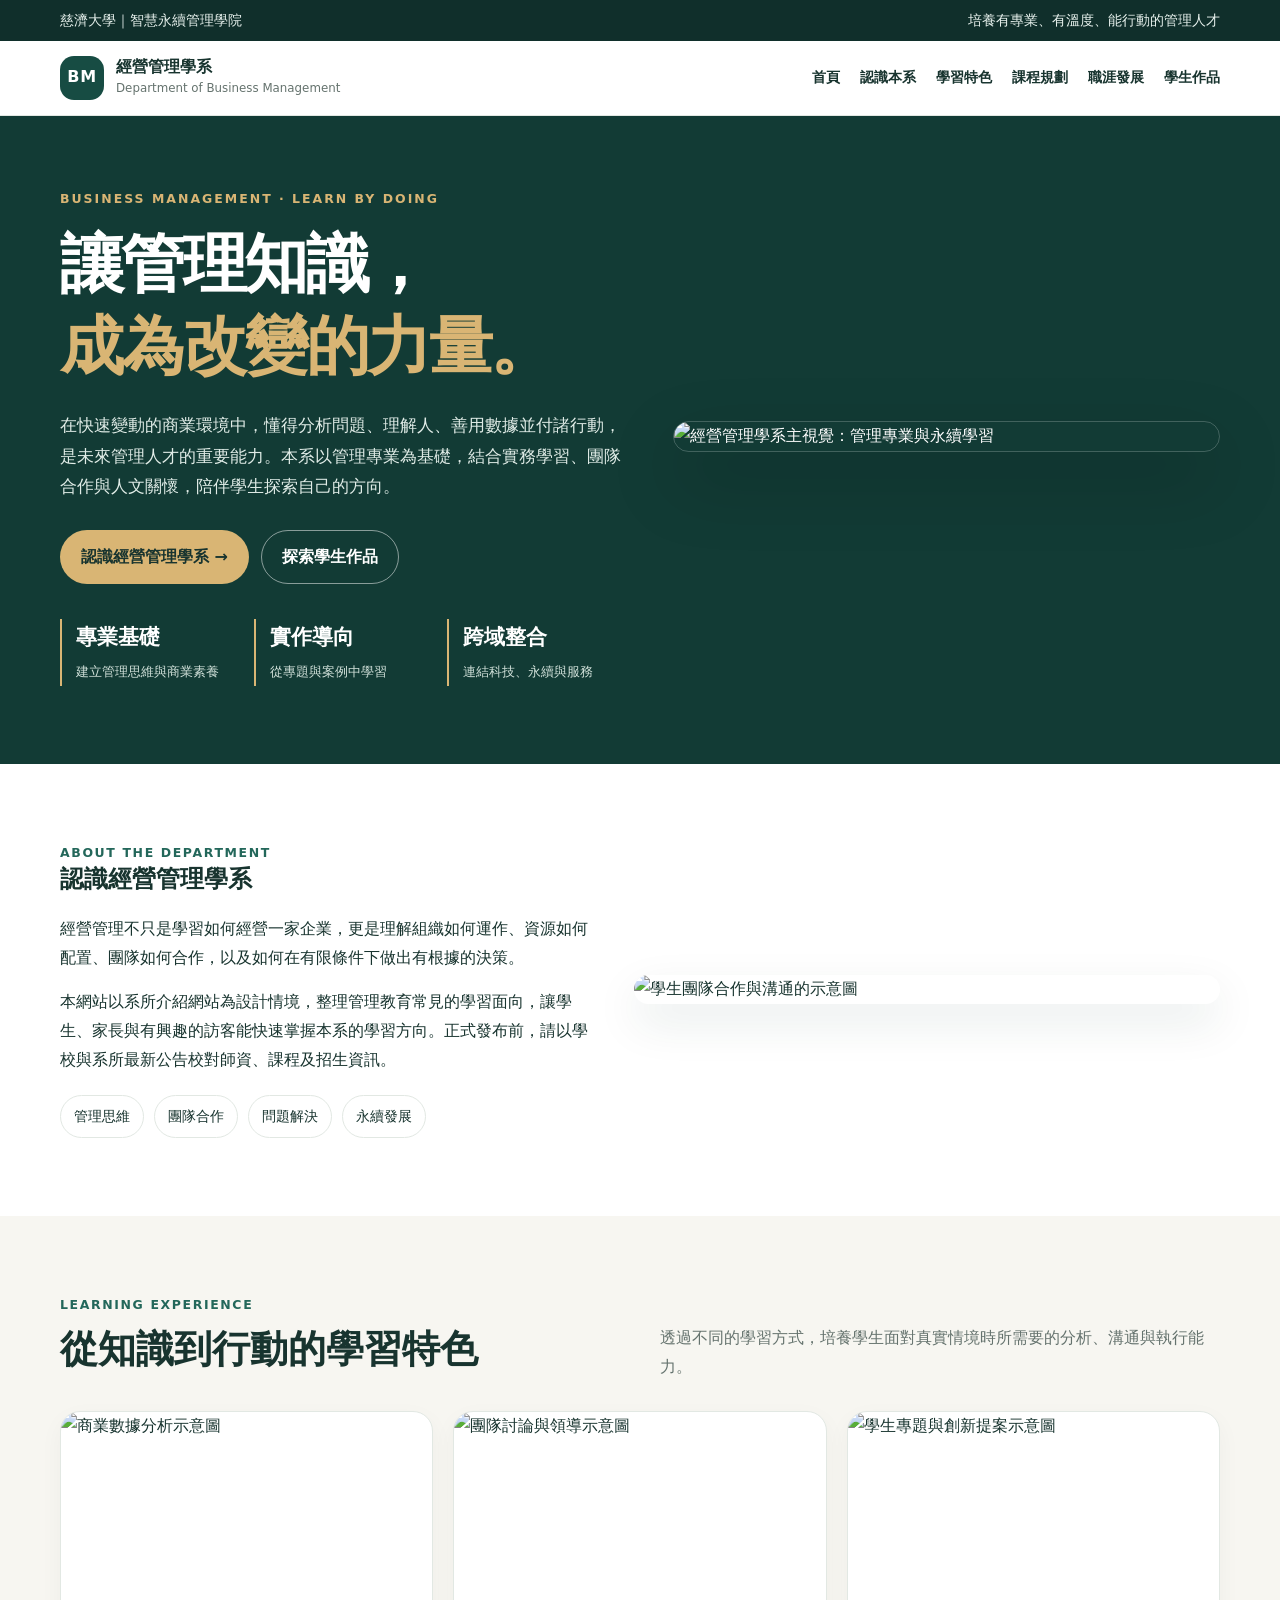
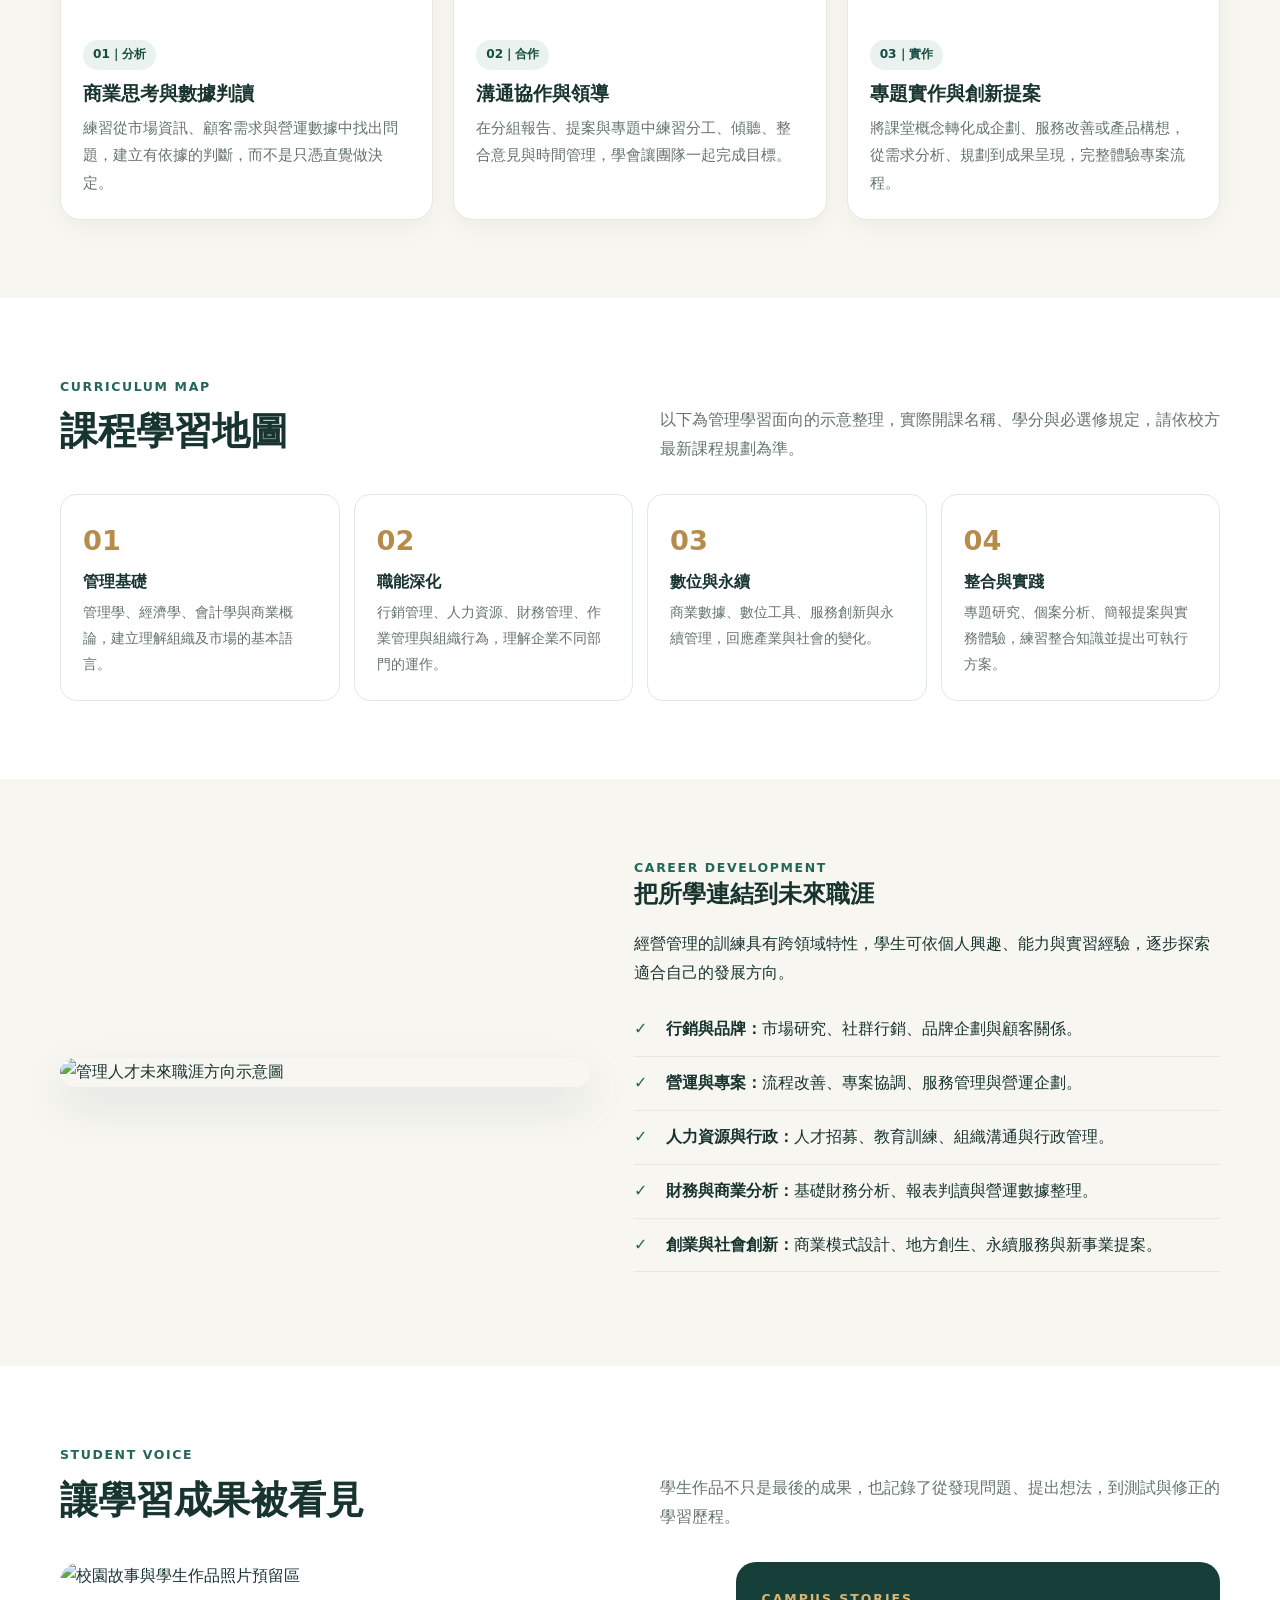
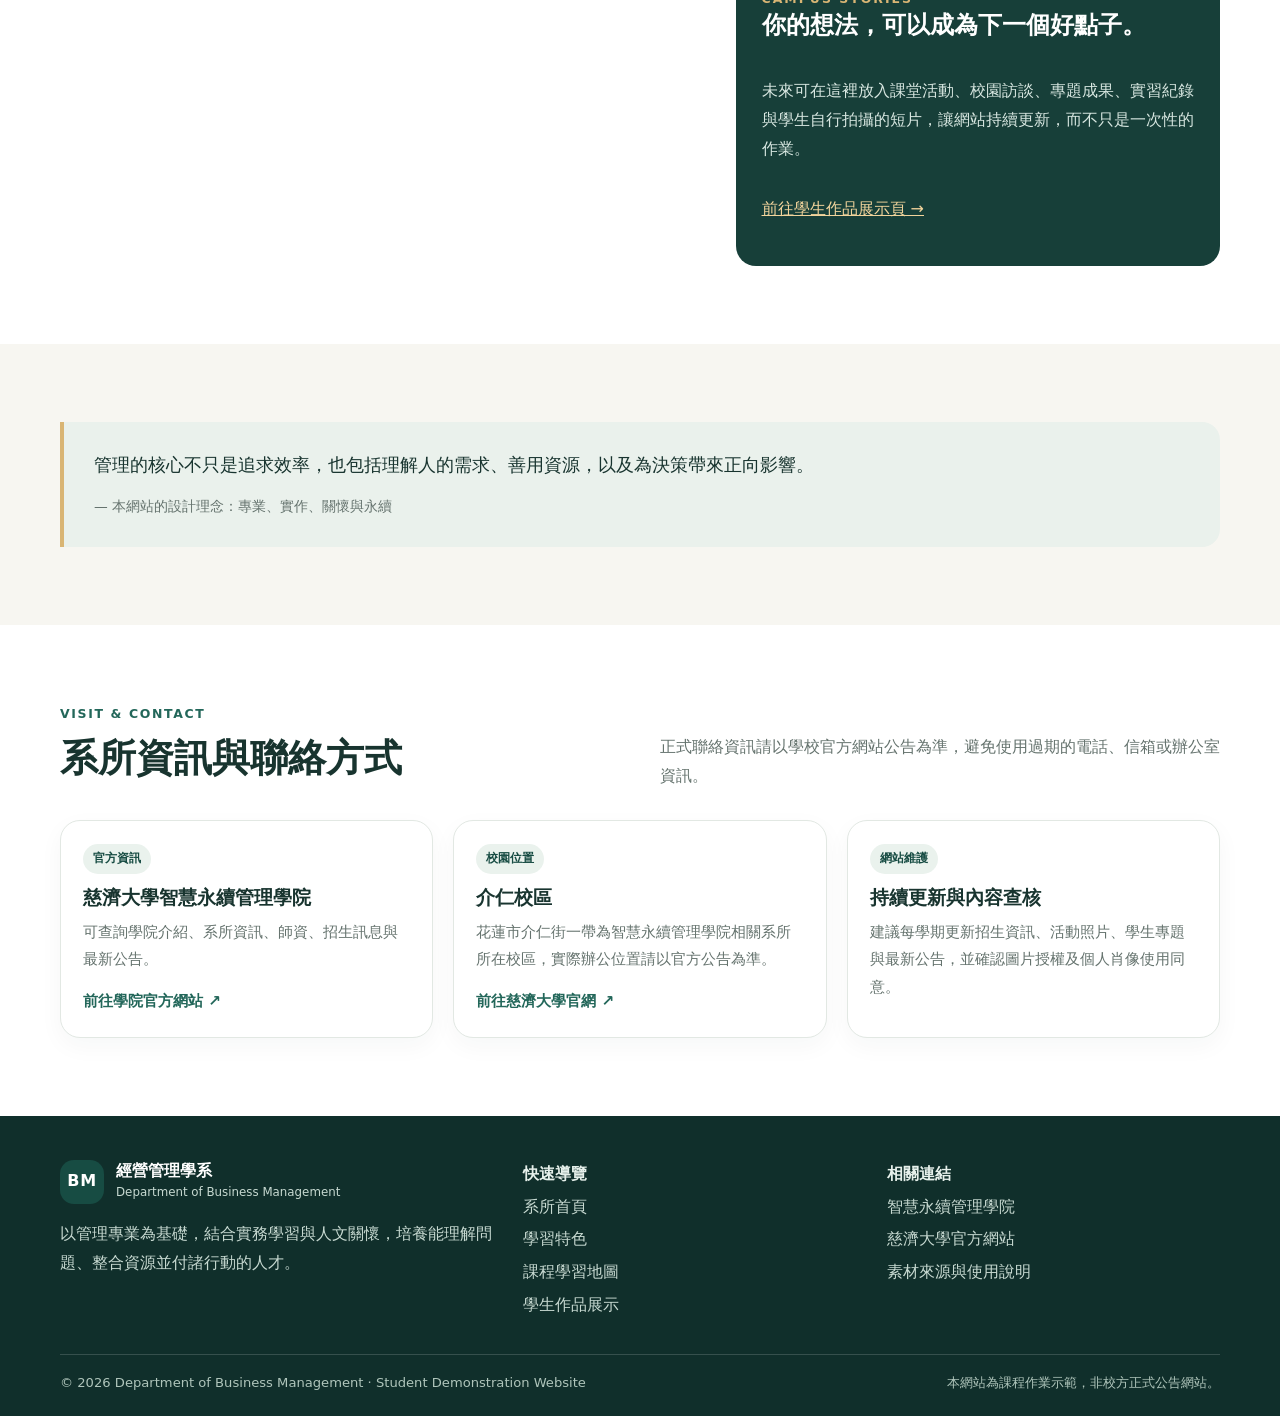
==== index.html @ fcabb661 "Add files via upload" ====
<!DOCTYPE html>
<html lang="zh-Hant">
<head>
<meta charset="UTF-8"><meta name="viewport" content="width=device-width, initial-scale=1">
<meta name="description" content="慈濟大學經營管理學系示範網站，介紹管理教育、課程特色、學生專題與未來職涯。">
<title>經營管理學系｜慈濟大學</title><link rel="stylesheet" href="style.css">
</head>
<body>
<div class="topbar"><div class="wrap"><span>慈濟大學｜智慧永續管理學院</span><span>培養有專業、有溫度、能行動的管理人才</span></div></div>
<header class="nav"><div class="wrap nav-inner">
<a class="brand" href="index.html"><span class="brand-mark">BM</span><span><strong>經營管理學系</strong><small>Department of Business Management</small></span></a>
<button class="menu-btn" aria-expanded="false" aria-label="開啟導覽選單">選單 ☰</button>
<nav class="navlinks" aria-label="主要導覽"><a href="index.html">首頁</a><a href="#about">認識本系</a><a href="#learning">學習特色</a><a href="#curriculum">課程規劃</a><a href="#career">職涯發展</a><a href="studentworks.html">學生作品</a></nav>
</div></header>
<main>
<section class="hero"><div class="wrap hero-grid"><div>
<div class="eyebrow">Business Management · Learn by Doing</div>
<h1>讓管理知識，<br><span>成為改變的力量。</span></h1>
<p>在快速變動的商業環境中，懂得分析問題、理解人、善用數據並付諸行動，是未來管理人才的重要能力。本系以管理專業為基礎，結合實務學習、團隊合作與人文關懷，陪伴學生探索自己的方向。</p>
<div class="actions"><a class="btn primary" href="#about">認識經營管理學系 →</a><a class="btn ghost" href="studentworks.html">探索學生作品</a></div>
<div class="stats"><div class="stat"><strong>專業基礎</strong><span>建立管理思維與商業素養</span></div><div class="stat"><strong>實作導向</strong><span>從專題與案例中學習</span></div><div class="stat"><strong>跨域整合</strong><span>連結科技、永續與服務</span></div></div>
</div><div class="hero-art"><img src="graph/hero-campus.svg" alt="經營管理學系主視覺：管理專業與永續學習"></div></div></section>
<section class="section white" id="about"><div class="wrap split"><div><div class="kicker">ABOUT THE DEPARTMENT</div><h2>認識經營管理學系</h2><p>經營管理不只是學習如何經營一家企業，更是理解組織如何運作、資源如何配置、團隊如何合作，以及如何在有限條件下做出有根據的決策。</p><p>本網站以系所介紹網站為設計情境，整理管理教育常見的學習面向，讓學生、家長與有興趣的訪客能快速掌握本系的學習方向。正式發布前，請以學校與系所最新公告校對師資、課程及招生資訊。</p><div class="pill-row"><span class="pill">管理思維</span><span class="pill">團隊合作</span><span class="pill">問題解決</span><span class="pill">永續發展</span></div></div><img src="graph/learning-team.svg" alt="學生團隊合作與溝通的示意圖"></div></section>
<section class="section" id="learning"><div class="wrap"><div class="section-head"><div><div class="kicker">LEARNING EXPERIENCE</div><h2>從知識到行動的學習特色</h2></div><p>透過不同的學習方式，培養學生面對真實情境時所需要的分析、溝通與執行能力。</p></div>
<div class="cards">
<article class="card"><img src="graph/business-data.svg" alt="商業數據分析示意圖"><div class="card-body"><span class="tag">01｜分析</span><h3>商業思考與數據判讀</h3><p>練習從市場資訊、顧客需求與營運數據中找出問題，建立有依據的判斷，而不是只憑直覺做決定。</p></div></article>
<article class="card"><img src="graph/learning-team.svg" alt="團隊討論與領導示意圖"><div class="card-body"><span class="tag">02｜合作</span><h3>溝通協作與領導</h3><p>在分組報告、提案與專題中練習分工、傾聽、整合意見與時間管理，學會讓團隊一起完成目標。</p></div></article>
<article class="card"><img src="graph/student-projects.svg" alt="學生專題與創新提案示意圖"><div class="card-body"><span class="tag">03｜實作</span><h3>專題實作與創新提案</h3><p>將課堂概念轉化成企劃、服務改善或產品構想，從需求分析、規劃到成果呈現，完整體驗專案流程。</p></div></article>
</div></div></section>
<section class="section white" id="curriculum"><div class="wrap"><div class="section-head"><div><div class="kicker">CURRICULUM MAP</div><h2>課程學習地圖</h2></div><p>以下為管理學習面向的示意整理，實際開課名稱、學分與必選修規定，請依校方最新課程規劃為準。</p></div>
<div class="timeline">
<div class="step"><b>01</b><h3>管理基礎</h3><p>管理學、經濟學、會計學與商業概論，建立理解組織及市場的基本語言。</p></div>
<div class="step"><b>02</b><h3>職能深化</h3><p>行銷管理、人力資源、財務管理、作業管理與組織行為，理解企業不同部門的運作。</p></div>
<div class="step"><b>03</b><h3>數位與永續</h3><p>商業數據、數位工具、服務創新與永續管理，回應產業與社會的變化。</p></div>
<div class="step"><b>04</b><h3>整合與實踐</h3><p>專題研究、個案分析、簡報提案與實務體驗，練習整合知識並提出可執行方案。</p></div>
</div></div></section>
<section class="section" id="career"><div class="wrap split"><img src="graph/career-paths.svg" alt="管理人才未來職涯方向示意圖"><div><div class="kicker">CAREER DEVELOPMENT</div><h2>把所學連結到未來職涯</h2><p>經營管理的訓練具有跨領域特性，學生可依個人興趣、能力與實習經驗，逐步探索適合自己的發展方向。</p><ul class="checklist"><li><strong>行銷與品牌：</strong>市場研究、社群行銷、品牌企劃與顧客關係。</li><li><strong>營運與專案：</strong>流程改善、專案協調、服務管理與營運企劃。</li><li><strong>人力資源與行政：</strong>人才招募、教育訓練、組織溝通與行政管理。</li><li><strong>財務與商業分析：</strong>基礎財務分析、報表判讀與營運數據整理。</li><li><strong>創業與社會創新：</strong>商業模式設計、地方創生、永續服務與新事業提案。</li></ul></div></div></section>
<section class="section white"><div class="wrap"><div class="section-head"><div><div class="kicker">STUDENT VOICE</div><h2>讓學習成果被看見</h2></div><p>學生作品不只是最後的成果，也記錄了從發現問題、提出想法，到測試與修正的學習歷程。</p></div>
<div class="gallery-grid"><img src="graph/gallery-placeholder.svg" alt="校園故事與學生作品照片預留區"><div class="media-panel"><div class="eyebrow">CAMPUS STORIES</div><h2>你的想法，可以成為下一個好點子。</h2><p>未來可在這裡放入課堂活動、校園訪談、專題成果、實習紀錄與學生自行拍攝的短片，讓網站持續更新，而不只是一次性的作業。</p><p><a href="studentworks.html">前往學生作品展示頁 →</a></p></div></div></div></section>
<section class="section"><div class="wrap"><div class="quote">管理的核心不只是追求效率，也包括理解人的需求、善用資源，以及為決策帶來正向影響。<small>— 本網站的設計理念：專業、實作、關懷與永續</small></div></div></section>
<section class="section white"><div class="wrap"><div class="section-head"><div><div class="kicker">VISIT & CONTACT</div><h2>系所資訊與聯絡方式</h2></div><p>正式聯絡資訊請以學校官方網站公告為準，避免使用過期的電話、信箱或辦公室資訊。</p></div>
<div class="cards"><article class="card"><div class="card-body"><span class="tag">官方資訊</span><h3>慈濟大學智慧永續管理學院</h3><p>可查詢學院介紹、系所資訊、師資、招生訊息與最新公告。</p><p style="margin-top:14px"><a class="text-link" href="https://hm.tcu.edu.tw/" target="_blank" rel="noopener">前往學院官方網站 ↗</a></p></div></article><article class="card"><div class="card-body"><span class="tag">校園位置</span><h3>介仁校區</h3><p>花蓮市介仁街一帶為智慧永續管理學院相關系所所在校區，實際辦公位置請以官方公告為準。</p><p style="margin-top:14px"><a class="text-link" href="https://www.tcu.edu.tw/" target="_blank" rel="noopener">前往慈濟大學官網 ↗</a></p></div></article><article class="card"><div class="card-body"><span class="tag">網站維護</span><h3>持續更新與內容查核</h3><p>建議每學期更新招生資訊、活動照片、學生專題與最新公告，並確認圖片授權及個人肖像使用同意。</p></div></article></div>
</div></section>
</main>
<footer class="footer"><div class="wrap"><div class="footer-grid"><div><div class="brand"><span class="brand-mark">BM</span><span><strong style="color:#fff">經營管理學系</strong><small style="color:#c7d9d1">Department of Business Management</small></span></div><p>以管理專業為基礎，結合實務學習與人文關懷，培養能理解問題、整合資源並付諸行動的人才。</p></div><div><strong>快速導覽</strong><a href="index.html">系所首頁</a><a href="#learning">學習特色</a><a href="#curriculum">課程學習地圖</a><a href="studentworks.html">學生作品展示</a></div><div><strong>相關連結</strong><a href="https://hm.tcu.edu.tw/" target="_blank" rel="noopener">智慧永續管理學院</a><a href="https://www.tcu.edu.tw/" target="_blank" rel="noopener">慈濟大學官方網站</a><a href="ASSET_SOURCES.md">素材來源與使用說明</a></div></div><div class="footer-bottom"><span>© <span data-year></span> Department of Business Management · Student Demonstration Website</span><span>本網站為課程作業示範，非校方正式公告網站。</span></div></div></footer>
<script src="script.js"></script>
</body></html>
---- style.css ----
:root{--ink:#18342f;--green:#174c43;--green2:#23675a;--cream:#f7f6f1;--paper:#fff;--gold:#d9b574;--muted:#65736e;--line:#e2e8e3;--shadow:0 18px 45px rgba(18,54,45,.10)}
*{box-sizing:border-box}html{scroll-behavior:smooth}body{margin:0;font-family:"Noto Sans TC","Microsoft JhengHei",system-ui,sans-serif;color:var(--ink);background:var(--cream);line-height:1.8}a{color:inherit}img{max-width:100%;display:block}.wrap{width:min(1160px,92%);margin:auto}.topbar{background:#102f2b;color:#e7f1ed;font-size:.86rem;padding:8px 0}.topbar .wrap{display:flex;justify-content:space-between;gap:12px;flex-wrap:wrap}.nav{position:sticky;top:0;z-index:20;background:rgba(255,255,255,.94);backdrop-filter:blur(14px);border-bottom:1px solid var(--line)}.nav-inner{display:flex;align-items:center;justify-content:space-between;gap:20px;padding:15px 0}.brand{display:flex;gap:12px;align-items:center;text-decoration:none}.brand-mark{width:44px;height:44px;border-radius:14px;background:var(--green);color:#fff;display:grid;place-items:center;font-weight:800;letter-spacing:.04em}.brand strong{display:block;font-size:1rem;line-height:1.35}.brand small{display:block;color:var(--muted);font-size:.74rem}.navlinks{display:flex;align-items:center;gap:20px;flex-wrap:wrap}.navlinks a{text-decoration:none;font-size:.9rem;font-weight:650}.navlinks a:hover{color:var(--green2)}.menu-btn{display:none;border:1px solid var(--line);background:#fff;border-radius:10px;padding:8px 12px}.hero{position:relative;background:#123b35;color:#fff;overflow:hidden}.hero-grid{display:grid;grid-template-columns:1.02fr .98fr;align-items:center;gap:44px;padding:72px 0 78px}.eyebrow{font-size:.78rem;letter-spacing:.16em;text-transform:uppercase;font-weight:800;color:var(--gold)}h1,h2,h3{line-height:1.28;margin-top:0}h1{font-size:clamp(2.5rem,5vw,4.6rem);letter-spacing:-.04em;margin:14px 0 22px}h1 span{color:#d9b574}.hero p{color:#e0ece7;font-size:1.06rem;max-width:610px}.hero-art{border-radius:28px;overflow:hidden;box-shadow:0 28px 70px rgba(0,0,0,.22);border:1px solid rgba(255,255,255,.2)}.hero-art img{width:100%;height:100%;object-fit:cover}.actions{display:flex;gap:12px;flex-wrap:wrap;margin-top:28px}.btn{display:inline-flex;align-items:center;justify-content:center;padding:12px 20px;border-radius:999px;text-decoration:none;font-weight:750;border:1px solid transparent;transition:.2s}.btn.primary{background:var(--gold);color:#18342f}.btn.ghost{border-color:rgba(255,255,255,.5);color:#fff}.btn:hover{transform:translateY(-2px)}.stats{display:grid;grid-template-columns:repeat(3,1fr);gap:12px;margin-top:35px}.stat{border-left:2px solid var(--gold);padding-left:14px}.stat strong{display:block;font-size:1.3rem}.stat span{color:#d0e0d9;font-size:.82rem}.section{padding:78px 0}.section.white{background:#fff}.section-head{display:flex;justify-content:space-between;align-items:end;gap:28px;margin-bottom:30px}.section-head h2{font-size:clamp(1.8rem,3vw,2.7rem);margin:8px 0}.section-head p{color:var(--muted);max-width:560px;margin:0}.kicker{font-size:.78rem;letter-spacing:.13em;color:var(--green2);font-weight:850}.cards{display:grid;grid-template-columns:repeat(3,1fr);gap:20px}.card{background:#fff;border:1px solid var(--line);border-radius:20px;overflow:hidden;box-shadow:0 8px 25px rgba(20,55,45,.04)}.card img{width:100%;height:205px;object-fit:cover}.card-body{padding:22px}.card h3{font-size:1.2rem;margin-bottom:8px}.card p{margin:0;color:var(--muted);font-size:.95rem}.tag{display:inline-block;background:#eaf2ed;color:var(--green);font-size:.76rem;padding:4px 10px;border-radius:999px;font-weight:800;margin-bottom:12px}.split{display:grid;grid-template-columns:.95fr 1.05fr;gap:44px;align-items:center}.split img{border-radius:24px;box-shadow:var(--shadow)}.checklist{padding:0;list-style:none}.checklist li{padding:12px 0 12px 32px;position:relative;border-bottom:1px solid var(--line)}.checklist li:before{content:"✓";position:absolute;left:0;top:12px;color:var(--green2);font-weight:900}.pill-row{display:flex;flex-wrap:wrap;gap:10px;margin-top:20px}.pill{border:1px solid var(--line);border-radius:999px;padding:8px 13px;background:#fff;font-size:.87rem}.quote{padding:28px 30px;background:#eaf1ec;border-left:4px solid var(--gold);border-radius:0 18px 18px 0;font-size:1.1rem}.quote small{display:block;margin-top:12px;color:var(--muted);font-size:.86rem}.timeline{display:grid;grid-template-columns:repeat(4,1fr);gap:14px}.step{padding:22px;background:#fff;border:1px solid var(--line);border-radius:16px}.step b{font-size:1.7rem;color:#b58c4c}.step h3{font-size:1rem;margin:7px 0}.step p{font-size:.9rem;color:var(--muted);margin:0}.notice{background:#fff7e8;border:1px solid #f0dfbb;padding:16px 18px;border-radius:14px;color:#59472c;font-size:.9rem}.gallery-grid{display:grid;grid-template-columns:1.15fr .85fr;gap:20px}.gallery-grid img{width:100%;height:100%;min-height:270px;object-fit:cover;border-radius:20px}.media-panel{padding:26px;background:#173f39;color:#fff;border-radius:20px;display:flex;flex-direction:column;justify-content:center}.media-panel p{color:#d8e7e1}.media-panel a{color:#f2d49c}.works-grid{display:grid;grid-template-columns:repeat(2,1fr);gap:20px}.work{display:grid;grid-template-columns:160px 1fr;background:#fff;border:1px solid var(--line);border-radius:18px;overflow:hidden}.work img{height:100%;width:100%;object-fit:cover;min-height:190px}.work div{padding:20px}.work h3{margin-bottom:8px}.work p{color:var(--muted);font-size:.92rem;margin:0 0 10px}.text-link{font-weight:800;color:var(--green2);text-decoration:none}.footer{background:#102f2b;color:#e6f0eb;padding:44px 0 22px}.footer-grid{display:grid;grid-template-columns:1.3fr 1fr 1fr;gap:30px}.footer p,.footer a{color:#c7d9d1}.footer a{display:block;text-decoration:none;margin:4px 0}.footer-bottom{border-top:1px solid rgba(255,255,255,.16);margin-top:30px;padding-top:16px;font-size:.82rem;color:#afc5bb;display:flex;justify-content:space-between;gap:12px;flex-wrap:wrap}.subhero{background:#123b35;color:#fff;padding:54px 0}.subhero h1{font-size:clamp(2.2rem,4vw,3.6rem);margin:8px 0}.subhero p{max-width:760px;color:#dce9e4}.breadcrumbs{font-size:.85rem;color:#d3e4dc}.project-card{background:#fff;border:1px solid var(--line);border-radius:18px;padding:24px}.project-card h3{margin-bottom:8px}.project-card p{color:var(--muted)}.project-meta{font-size:.8rem;color:var(--green2);font-weight:800;letter-spacing:.05em}.form-like{display:grid;gap:12px;max-width:700px}.form-like input,.form-like textarea{width:100%;padding:13px 14px;border:1px solid var(--line);border-radius:10px;font:inherit;background:#fff}.small{font-size:.85rem;color:var(--muted)}.ai-log{background:#fff;border:1px dashed #b4c8bc;border-radius:16px;padding:22px}.ai-log h3{margin-bottom:8px}.ai-log li{margin:7px 0}
@media(max-width:850px){.hero-grid,.split,.gallery-grid{grid-template-columns:1fr}.hero-grid{padding:48px 0}.hero-art{max-width:650px}.cards{grid-template-columns:repeat(2,1fr)}.timeline{grid-template-columns:repeat(2,1fr)}.navlinks{display:none;position:absolute;left:0;right:0;top:100%;background:#fff;padding:18px 4%;border-bottom:1px solid var(--line)}.navlinks.open{display:flex;flex-direction:column;align-items:flex-start}.menu-btn{display:block}.footer-grid{grid-template-columns:1fr 1fr}}
@media(max-width:560px){.cards,.works-grid,.timeline,.footer-grid{grid-template-columns:1fr}.work{grid-template-columns:1fr}.work img{height:180px}.section{padding:54px 0}.section-head{display:block}.stats{grid-template-columns:1fr}.topbar .wrap{font-size:.75rem}}
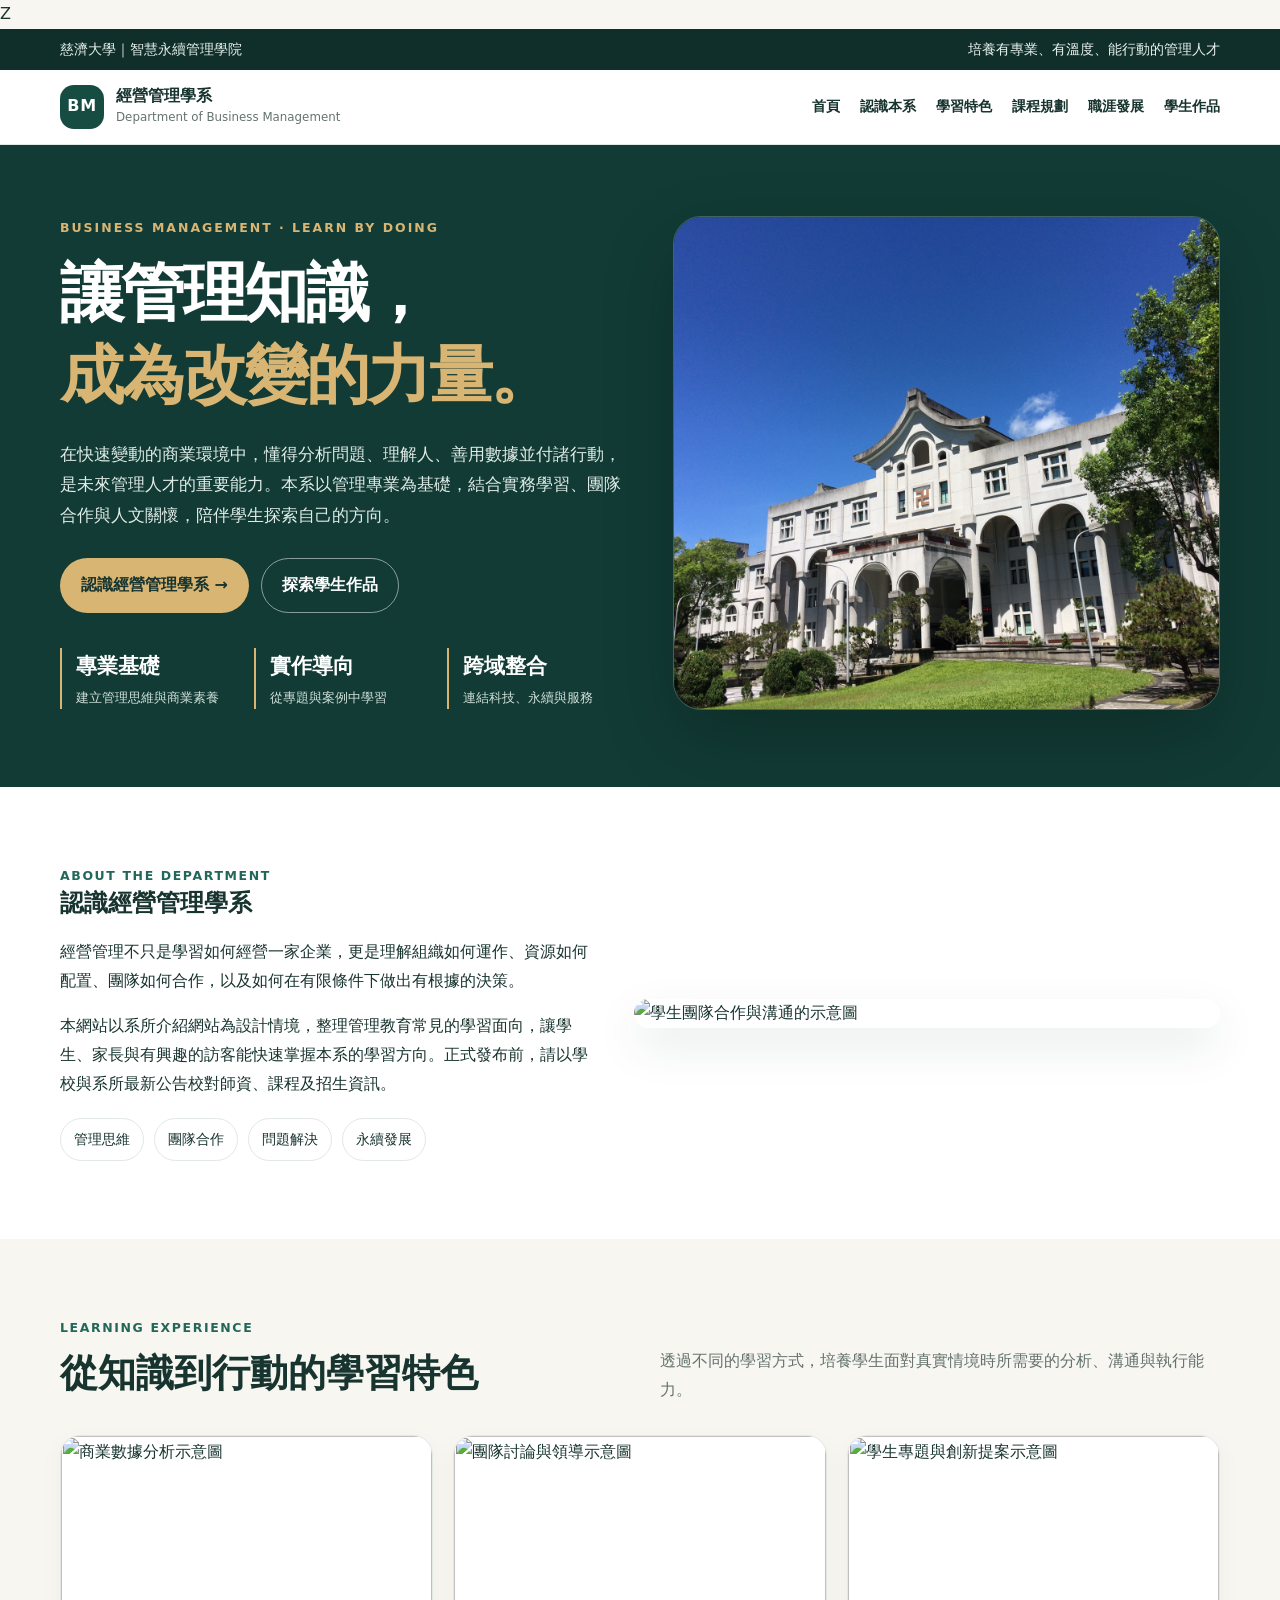
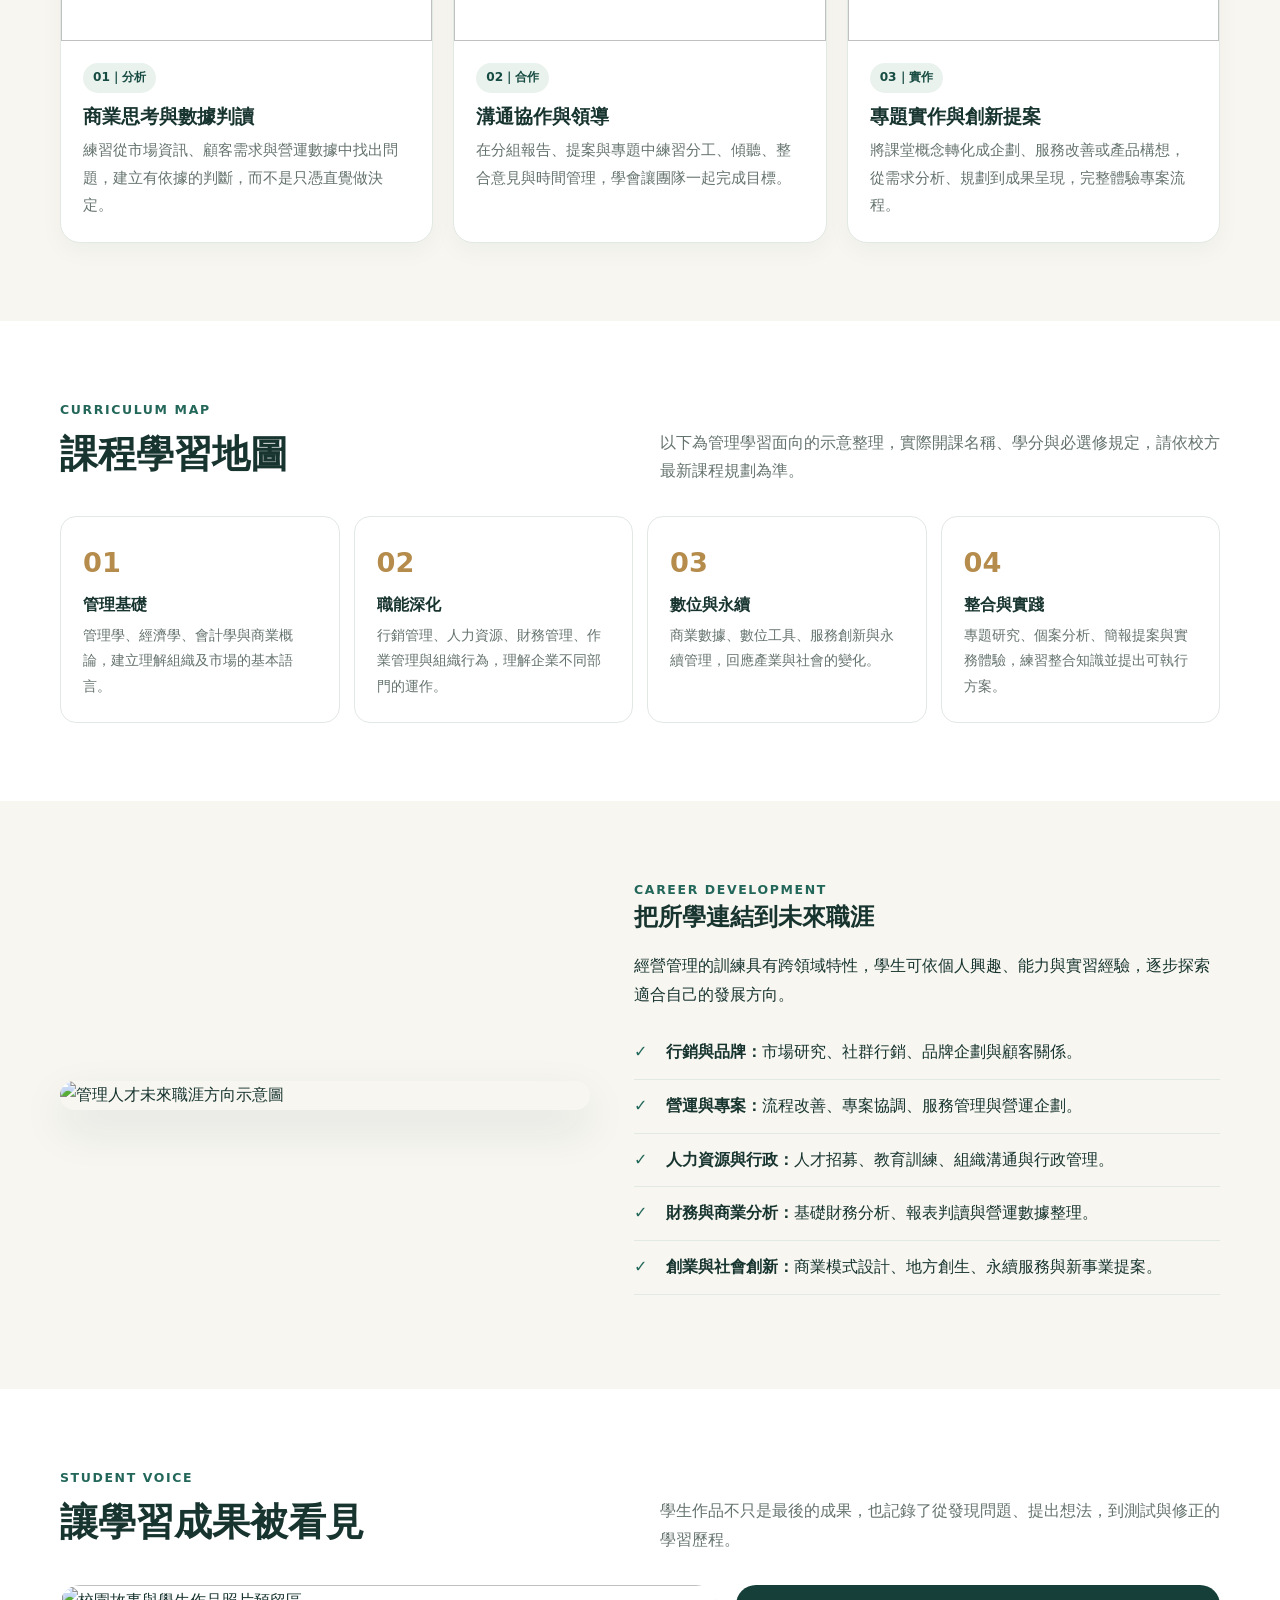
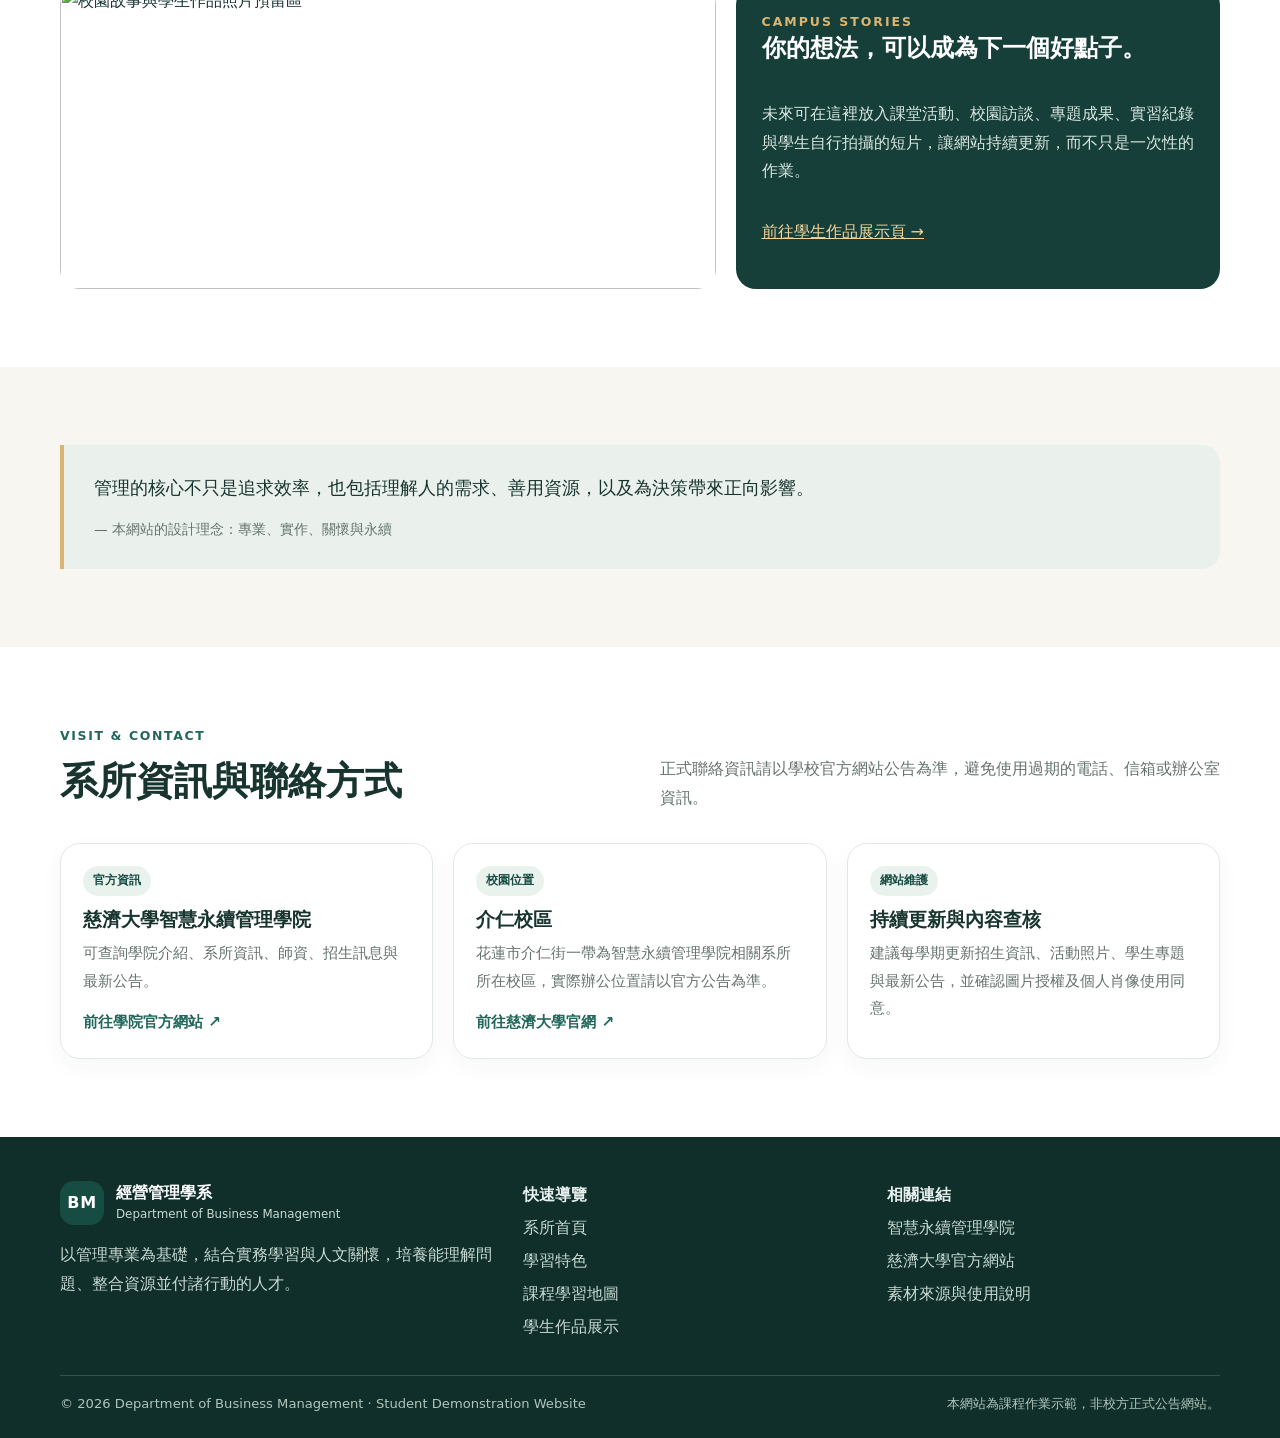
==== commit 07ddb2e8: "Fix DOCTYPE declaration and update image source" ====
--- a/index.html
+++ b/index.html
@@ -1,4 +1,4 @@
-<!DOCTYPE html>
+Z<!DOCTYPE html>
 <html lang="zh-Hant">
 <head>
 <meta charset="UTF-8"><meta name="viewport" content="width=device-width, initial-scale=1">
@@ -19,7 +19,7 @@
 <p>在快速變動的商業環境中，懂得分析問題、理解人、善用數據並付諸行動，是未來管理人才的重要能力。本系以管理專業為基礎，結合實務學習、團隊合作與人文關懷，陪伴學生探索自己的方向。</p>
 <div class="actions"><a class="btn primary" href="#about">認識經營管理學系 →</a><a class="btn ghost" href="studentworks.html">探索學生作品</a></div>
 <div class="stats"><div class="stat"><strong>專業基礎</strong><span>建立管理思維與商業素養</span></div><div class="stat"><strong>實作導向</strong><span>從專題與案例中學習</span></div><div class="stat"><strong>跨域整合</strong><span>連結科技、永續與服務</span></div></div>
-</div><div class="hero-art"><img src="graph/hero-campus.svg" alt="經營管理學系主視覺：管理專業與永續學習"></div></div></section>
+</div><div class="hero-art"><img src="graph/TcustBuilding03.jpg" alt="經營管理學系主視覺：管理專業與永續學習"></div></div></section>
 <section class="section white" id="about"><div class="wrap split"><div><div class="kicker">ABOUT THE DEPARTMENT</div><h2>認識經營管理學系</h2><p>經營管理不只是學習如何經營一家企業，更是理解組織如何運作、資源如何配置、團隊如何合作，以及如何在有限條件下做出有根據的決策。</p><p>本網站以系所介紹網站為設計情境，整理管理教育常見的學習面向，讓學生、家長與有興趣的訪客能快速掌握本系的學習方向。正式發布前，請以學校與系所最新公告校對師資、課程及招生資訊。</p><div class="pill-row"><span class="pill">管理思維</span><span class="pill">團隊合作</span><span class="pill">問題解決</span><span class="pill">永續發展</span></div></div><img src="graph/learning-team.svg" alt="學生團隊合作與溝通的示意圖"></div></section>
 <section class="section" id="learning"><div class="wrap"><div class="section-head"><div><div class="kicker">LEARNING EXPERIENCE</div><h2>從知識到行動的學習特色</h2></div><p>透過不同的學習方式，培養學生面對真實情境時所需要的分析、溝通與執行能力。</p></div>
 <div class="cards">
@@ -44,4 +44,4 @@
 </main>
 <footer class="footer"><div class="wrap"><div class="footer-grid"><div><div class="brand"><span class="brand-mark">BM</span><span><strong style="color:#fff">經營管理學系</strong><small style="color:#c7d9d1">Department of Business Management</small></span></div><p>以管理專業為基礎，結合實務學習與人文關懷，培養能理解問題、整合資源並付諸行動的人才。</p></div><div><strong>快速導覽</strong><a href="index.html">系所首頁</a><a href="#learning">學習特色</a><a href="#curriculum">課程學習地圖</a><a href="studentworks.html">學生作品展示</a></div><div><strong>相關連結</strong><a href="https://hm.tcu.edu.tw/" target="_blank" rel="noopener">智慧永續管理學院</a><a href="https://www.tcu.edu.tw/" target="_blank" rel="noopener">慈濟大學官方網站</a><a href="ASSET_SOURCES.md">素材來源與使用說明</a></div></div><div class="footer-bottom"><span>© <span data-year></span> Department of Business Management · Student Demonstration Website</span><span>本網站為課程作業示範，非校方正式公告網站。</span></div></div></footer>
 <script src="script.js"></script>
-</body></html>+</body></html>
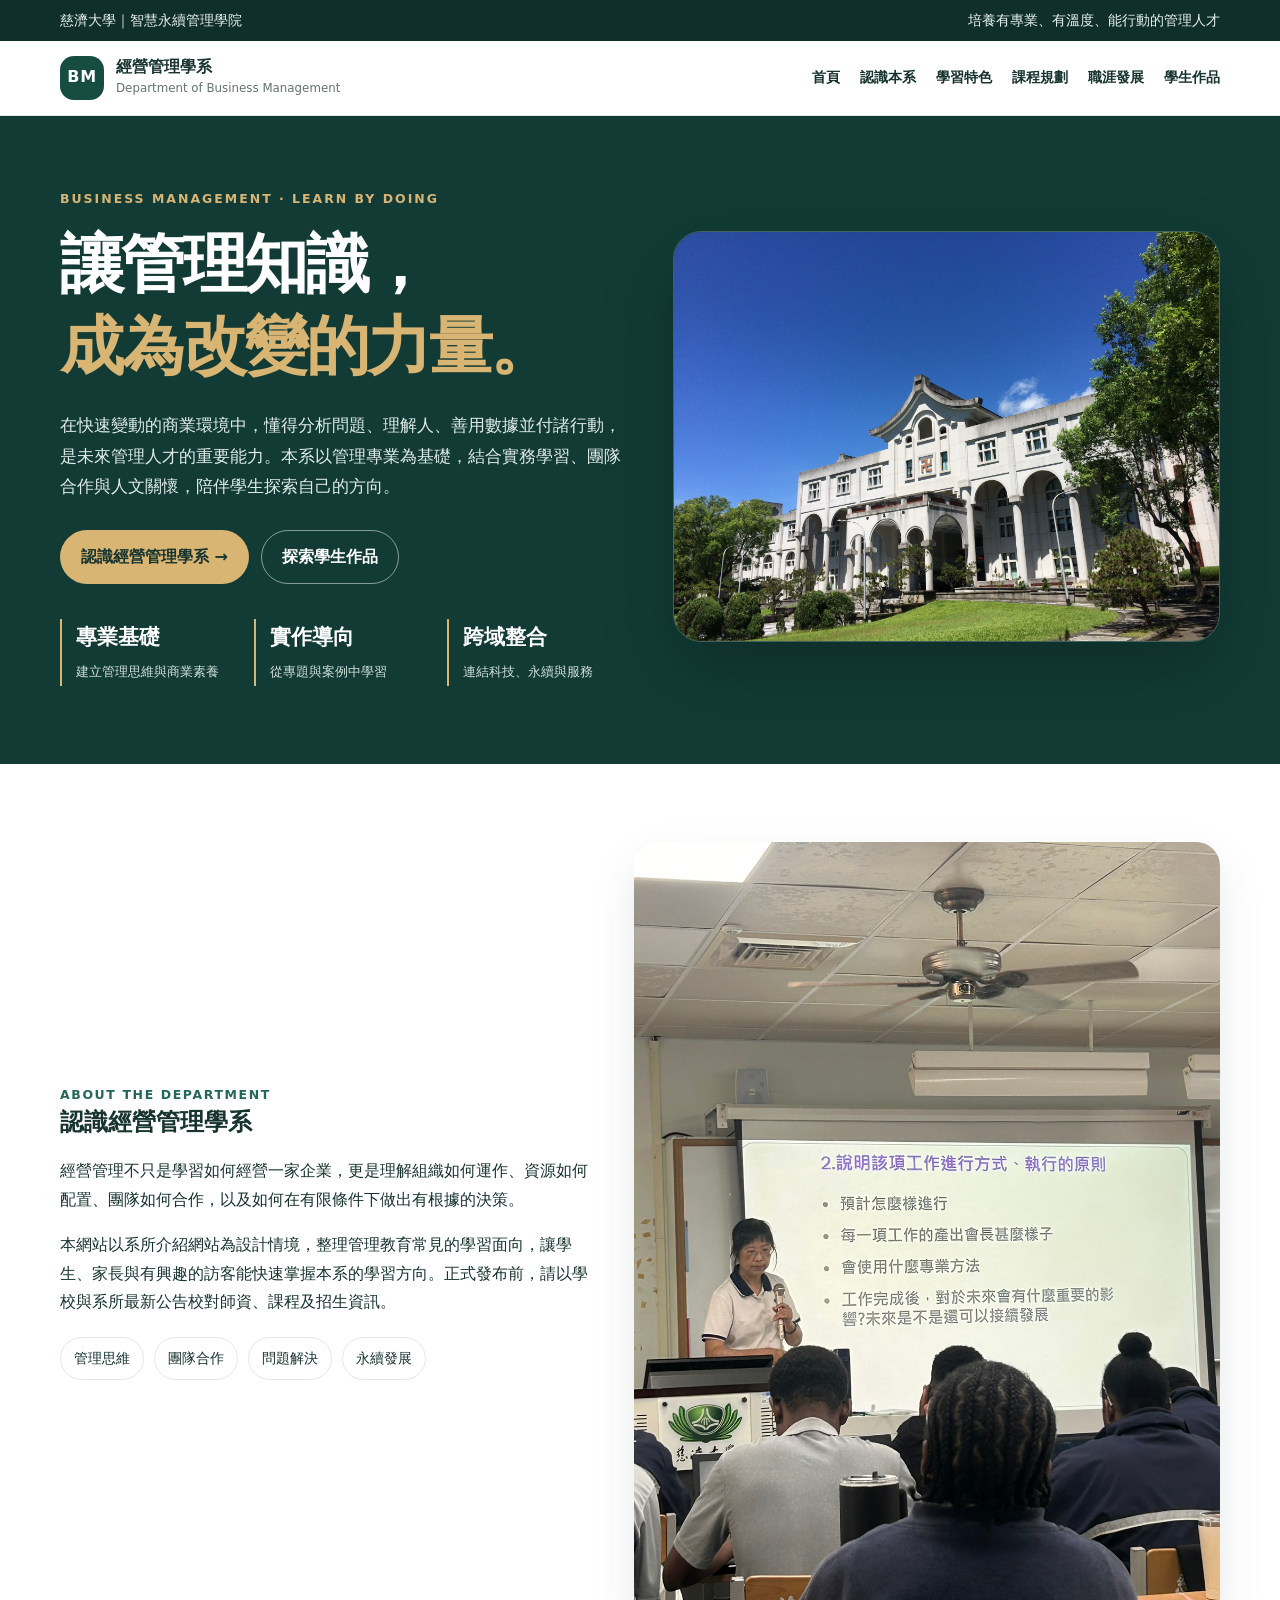
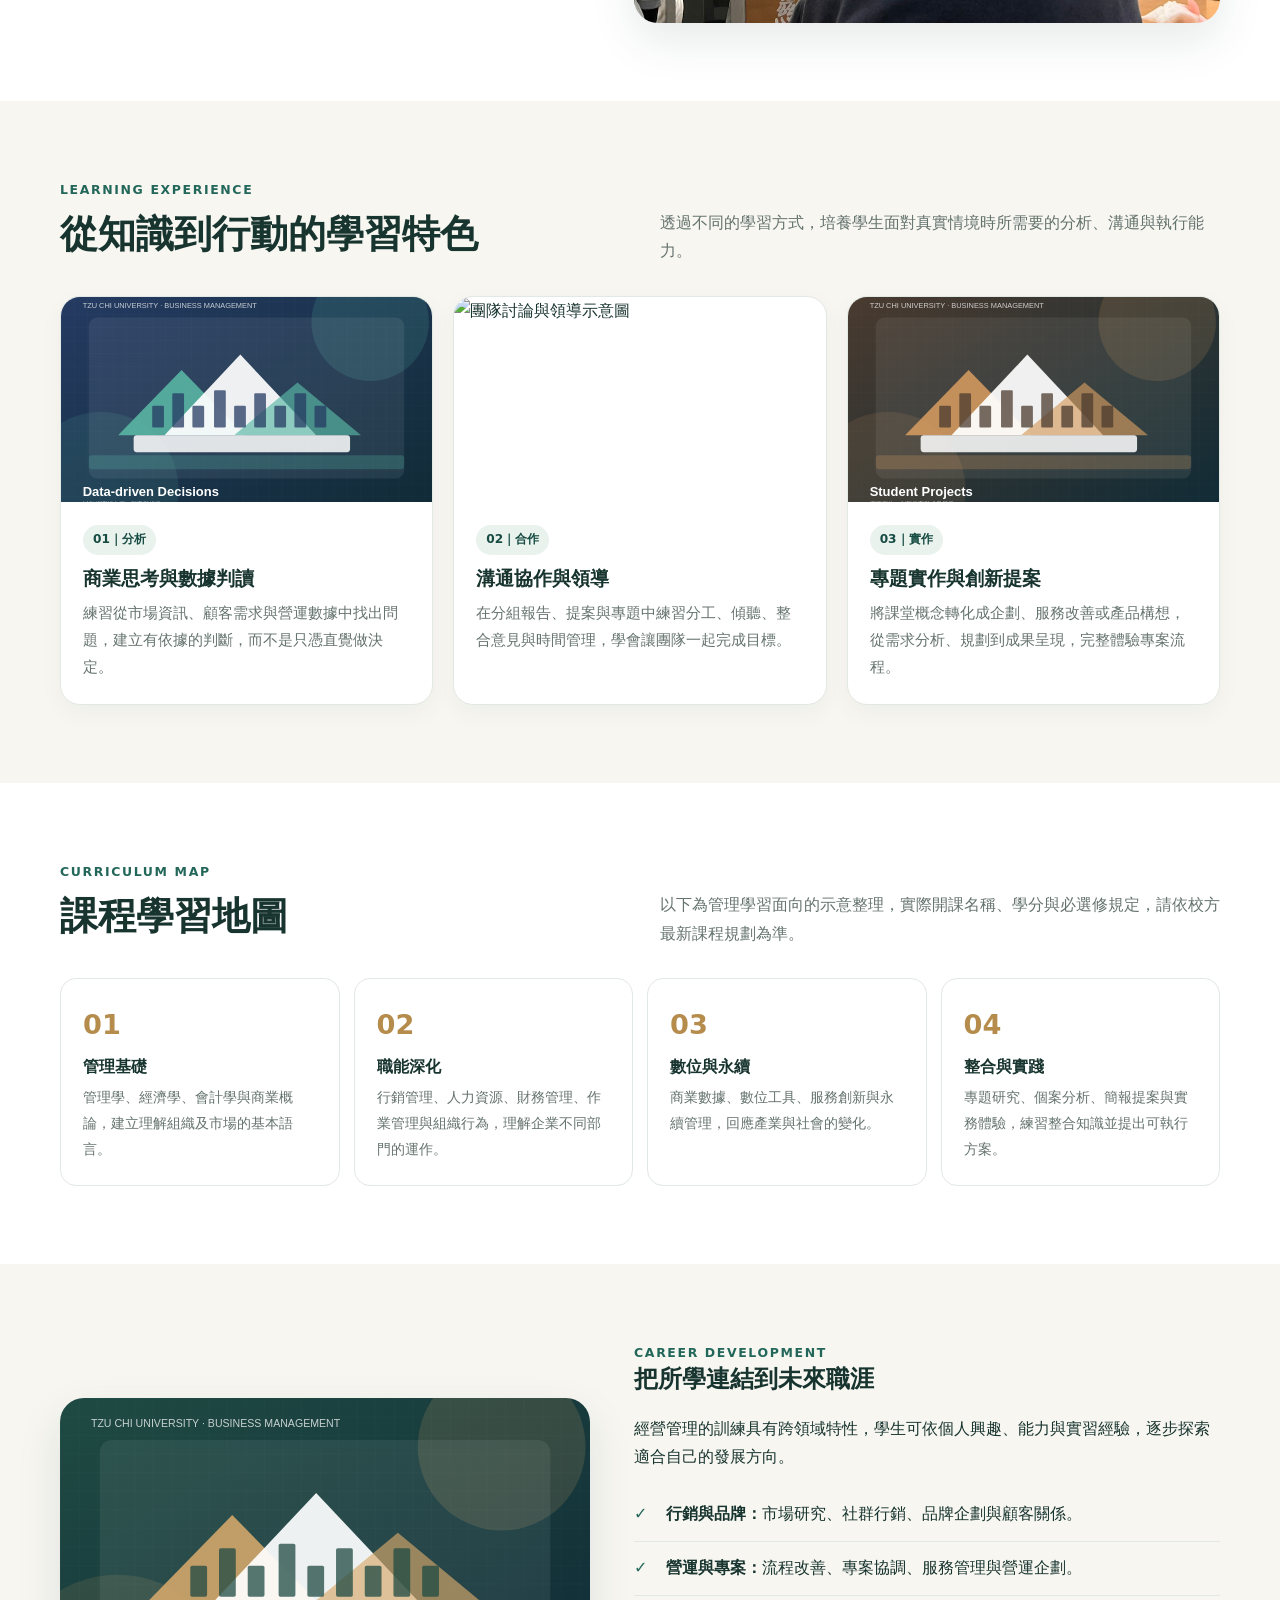
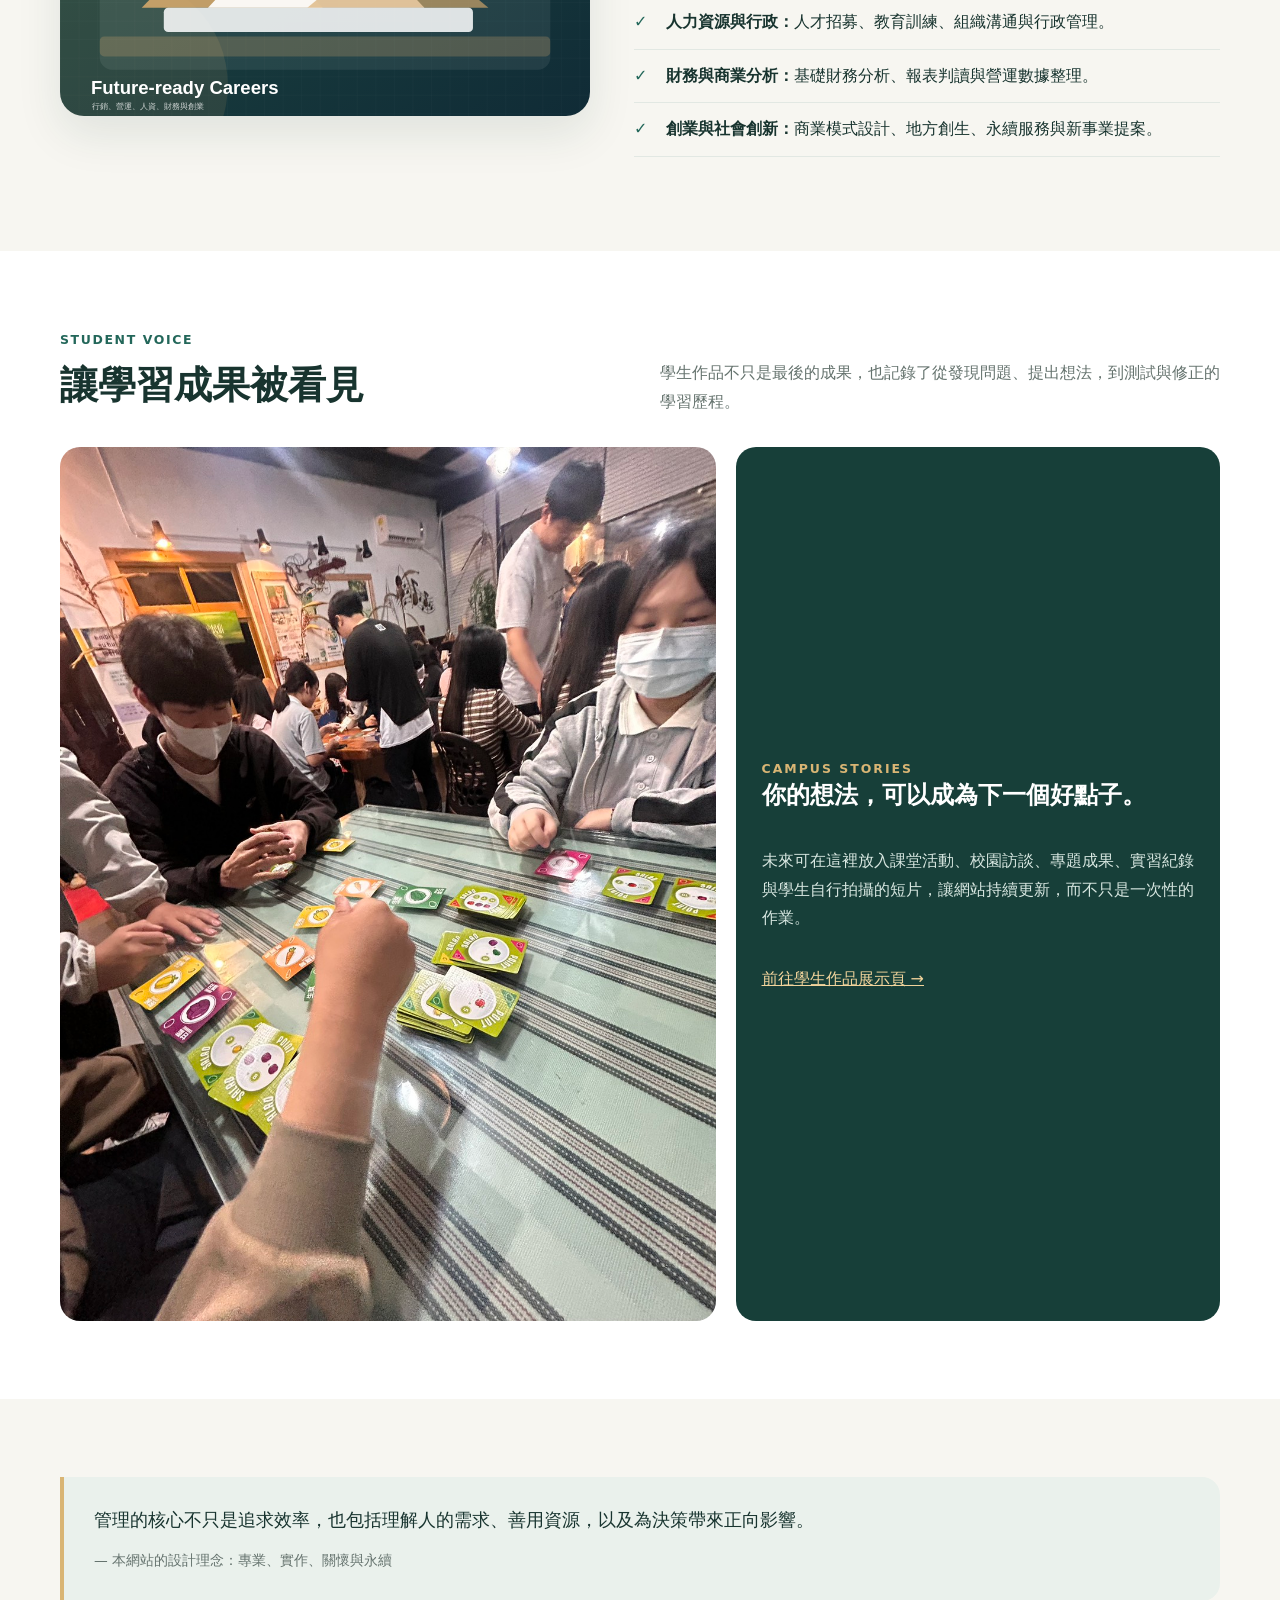
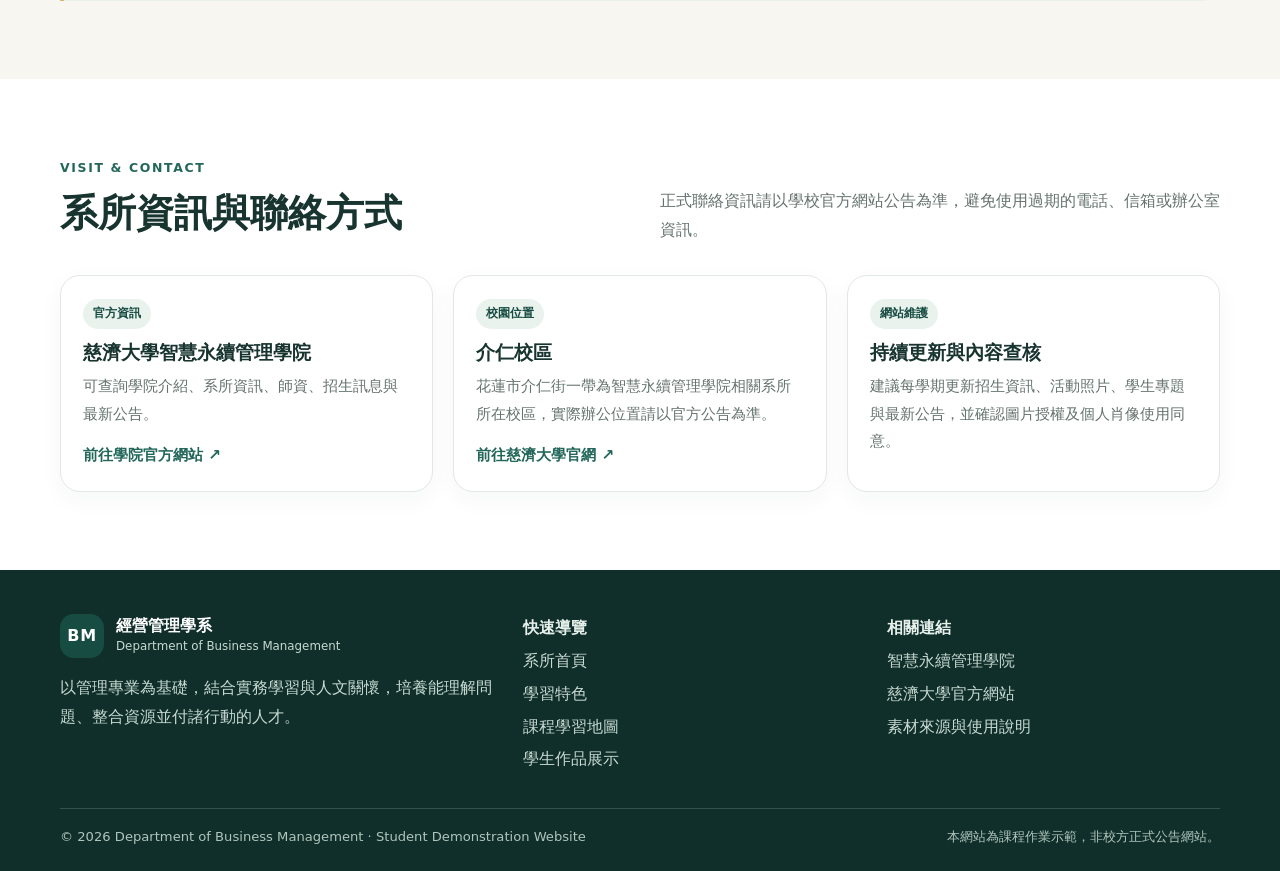
==== commit 1f249d9f: "Add files via upload" ====
--- a/index.html
+++ b/index.html
@@ -1,4 +1,4 @@
-Z<!DOCTYPE html>
+<!DOCTYPE html>
 <html lang="zh-Hant">
 <head>
 <meta charset="UTF-8"><meta name="viewport" content="width=device-width, initial-scale=1">
@@ -19,8 +19,8 @@
 <p>在快速變動的商業環境中，懂得分析問題、理解人、善用數據並付諸行動，是未來管理人才的重要能力。本系以管理專業為基礎，結合實務學習、團隊合作與人文關懷，陪伴學生探索自己的方向。</p>
 <div class="actions"><a class="btn primary" href="#about">認識經營管理學系 →</a><a class="btn ghost" href="studentworks.html">探索學生作品</a></div>
 <div class="stats"><div class="stat"><strong>專業基礎</strong><span>建立管理思維與商業素養</span></div><div class="stat"><strong>實作導向</strong><span>從專題與案例中學習</span></div><div class="stat"><strong>跨域整合</strong><span>連結科技、永續與服務</span></div></div>
-</div><div class="hero-art"><img src="graph/TcustBuilding03.jpg" alt="經營管理學系主視覺：管理專業與永續學習"></div></div></section>
-<section class="section white" id="about"><div class="wrap split"><div><div class="kicker">ABOUT THE DEPARTMENT</div><h2>認識經營管理學系</h2><p>經營管理不只是學習如何經營一家企業，更是理解組織如何運作、資源如何配置、團隊如何合作，以及如何在有限條件下做出有根據的決策。</p><p>本網站以系所介紹網站為設計情境，整理管理教育常見的學習面向，讓學生、家長與有興趣的訪客能快速掌握本系的學習方向。正式發布前，請以學校與系所最新公告校對師資、課程及招生資訊。</p><div class="pill-row"><span class="pill">管理思維</span><span class="pill">團隊合作</span><span class="pill">問題解決</span><span class="pill">永續發展</span></div></div><img src="graph/learning-team.svg" alt="學生團隊合作與溝通的示意圖"></div></section>
+</div><div class="hero-art"><img style="object-fit:contain;height:auto" src="graph/TcustBuilding03.jpg" alt="經營管理學系主視覺：管理專業與永續學習"></div></div></section>
+<section class="section white" id="about"><div class="wrap split"><div><div class="kicker">ABOUT THE DEPARTMENT</div><h2>認識經營管理學系</h2><p>經營管理不只是學習如何經營一家企業，更是理解組織如何運作、資源如何配置、團隊如何合作，以及如何在有限條件下做出有根據的決策。</p><p>本網站以系所介紹網站為設計情境，整理管理教育常見的學習面向，讓學生、家長與有興趣的訪客能快速掌握本系的學習方向。正式發布前，請以學校與系所最新公告校對師資、課程及招生資訊。</p><div class="pill-row"><span class="pill">管理思維</span><span class="pill">團隊合作</span><span class="pill">問題解決</span><span class="pill">永續發展</span></div></div><img style="object-fit:contain;height:auto" src="graph/S__83451910.jpg" alt="學生團隊合作與溝通的示意圖"></div></section>
 <section class="section" id="learning"><div class="wrap"><div class="section-head"><div><div class="kicker">LEARNING EXPERIENCE</div><h2>從知識到行動的學習特色</h2></div><p>透過不同的學習方式，培養學生面對真實情境時所需要的分析、溝通與執行能力。</p></div>
 <div class="cards">
 <article class="card"><img src="graph/business-data.svg" alt="商業數據分析示意圖"><div class="card-body"><span class="tag">01｜分析</span><h3>商業思考與數據判讀</h3><p>練習從市場資訊、顧客需求與營運數據中找出問題，建立有依據的判斷，而不是只憑直覺做決定。</p></div></article>
@@ -36,7 +36,7 @@
 </div></div></section>
 <section class="section" id="career"><div class="wrap split"><img src="graph/career-paths.svg" alt="管理人才未來職涯方向示意圖"><div><div class="kicker">CAREER DEVELOPMENT</div><h2>把所學連結到未來職涯</h2><p>經營管理的訓練具有跨領域特性，學生可依個人興趣、能力與實習經驗，逐步探索適合自己的發展方向。</p><ul class="checklist"><li><strong>行銷與品牌：</strong>市場研究、社群行銷、品牌企劃與顧客關係。</li><li><strong>營運與專案：</strong>流程改善、專案協調、服務管理與營運企劃。</li><li><strong>人力資源與行政：</strong>人才招募、教育訓練、組織溝通與行政管理。</li><li><strong>財務與商業分析：</strong>基礎財務分析、報表判讀與營運數據整理。</li><li><strong>創業與社會創新：</strong>商業模式設計、地方創生、永續服務與新事業提案。</li></ul></div></div></section>
 <section class="section white"><div class="wrap"><div class="section-head"><div><div class="kicker">STUDENT VOICE</div><h2>讓學習成果被看見</h2></div><p>學生作品不只是最後的成果，也記錄了從發現問題、提出想法，到測試與修正的學習歷程。</p></div>
-<div class="gallery-grid"><img src="graph/gallery-placeholder.svg" alt="校園故事與學生作品照片預留區"><div class="media-panel"><div class="eyebrow">CAMPUS STORIES</div><h2>你的想法，可以成為下一個好點子。</h2><p>未來可在這裡放入課堂活動、校園訪談、專題成果、實習紀錄與學生自行拍攝的短片，讓網站持續更新，而不只是一次性的作業。</p><p><a href="studentworks.html">前往學生作品展示頁 →</a></p></div></div></div></section>
+<div class="gallery-grid"><img style="object-fit:contain;height:auto" src="graph/S__83451911.jpg" alt="校園故事與學生作品照片預留區"><div class="media-panel"><div class="eyebrow">CAMPUS STORIES</div><h2>你的想法，可以成為下一個好點子。</h2><p>未來可在這裡放入課堂活動、校園訪談、專題成果、實習紀錄與學生自行拍攝的短片，讓網站持續更新，而不只是一次性的作業。</p><p><a href="studentworks.html">前往學生作品展示頁 →</a></p></div></div></div></section>
 <section class="section"><div class="wrap"><div class="quote">管理的核心不只是追求效率，也包括理解人的需求、善用資源，以及為決策帶來正向影響。<small>— 本網站的設計理念：專業、實作、關懷與永續</small></div></div></section>
 <section class="section white"><div class="wrap"><div class="section-head"><div><div class="kicker">VISIT & CONTACT</div><h2>系所資訊與聯絡方式</h2></div><p>正式聯絡資訊請以學校官方網站公告為準，避免使用過期的電話、信箱或辦公室資訊。</p></div>
 <div class="cards"><article class="card"><div class="card-body"><span class="tag">官方資訊</span><h3>慈濟大學智慧永續管理學院</h3><p>可查詢學院介紹、系所資訊、師資、招生訊息與最新公告。</p><p style="margin-top:14px"><a class="text-link" href="https://hm.tcu.edu.tw/" target="_blank" rel="noopener">前往學院官方網站 ↗</a></p></div></article><article class="card"><div class="card-body"><span class="tag">校園位置</span><h3>介仁校區</h3><p>花蓮市介仁街一帶為智慧永續管理學院相關系所所在校區，實際辦公位置請以官方公告為準。</p><p style="margin-top:14px"><a class="text-link" href="https://www.tcu.edu.tw/" target="_blank" rel="noopener">前往慈濟大學官網 ↗</a></p></div></article><article class="card"><div class="card-body"><span class="tag">網站維護</span><h3>持續更新與內容查核</h3><p>建議每學期更新招生資訊、活動照片、學生專題與最新公告，並確認圖片授權及個人肖像使用同意。</p></div></article></div>
@@ -44,4 +44,4 @@
 </main>
 <footer class="footer"><div class="wrap"><div class="footer-grid"><div><div class="brand"><span class="brand-mark">BM</span><span><strong style="color:#fff">經營管理學系</strong><small style="color:#c7d9d1">Department of Business Management</small></span></div><p>以管理專業為基礎，結合實務學習與人文關懷，培養能理解問題、整合資源並付諸行動的人才。</p></div><div><strong>快速導覽</strong><a href="index.html">系所首頁</a><a href="#learning">學習特色</a><a href="#curriculum">課程學習地圖</a><a href="studentworks.html">學生作品展示</a></div><div><strong>相關連結</strong><a href="https://hm.tcu.edu.tw/" target="_blank" rel="noopener">智慧永續管理學院</a><a href="https://www.tcu.edu.tw/" target="_blank" rel="noopener">慈濟大學官方網站</a><a href="ASSET_SOURCES.md">素材來源與使用說明</a></div></div><div class="footer-bottom"><span>© <span data-year></span> Department of Business Management · Student Demonstration Website</span><span>本網站為課程作業示範，非校方正式公告網站。</span></div></div></footer>
 <script src="script.js"></script>
-</body></html>
+</body></html>
